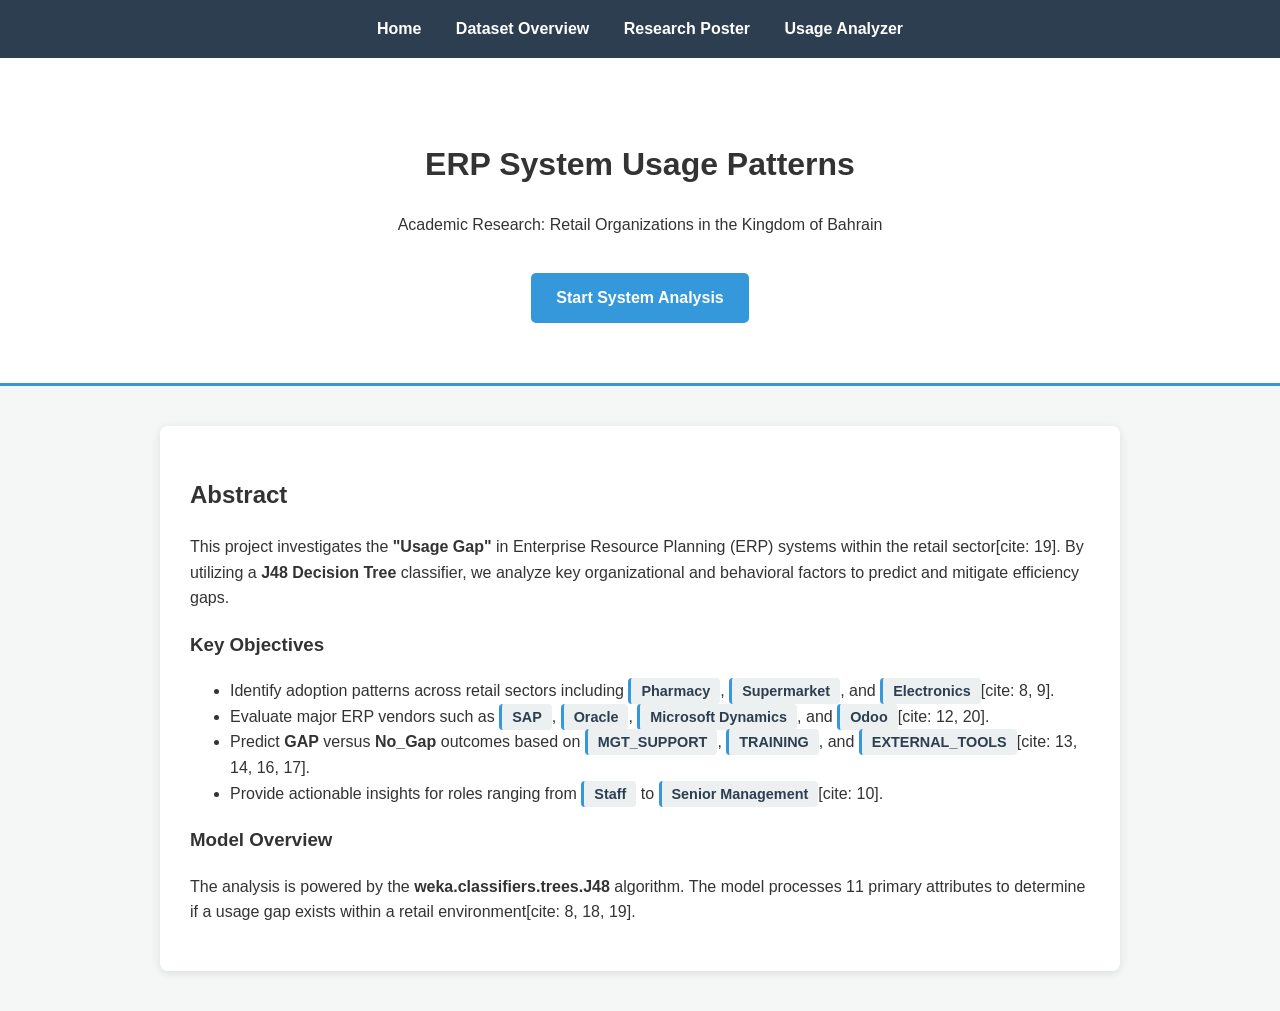
==== website/src/main/resources/public/index.html @ a5b9f976 "intial website" ====
<!DOCTYPE html>
<html lang="en">
<head>
    <meta charset="UTF-8">
    <title>ERP Research Portal | Bahrain Retail</title>
    <style>
        body { font-family: 'Segoe UI', sans-serif; line-height: 1.6; margin: 0; background: #f4f7f6; color: #333; }
        nav { background: #2c3e50; padding: 1rem; text-align: center; }
        nav a { color: white; margin: 0 15px; text-decoration: none; font-weight: bold; }
        nav a:hover { color: #3498db; }
        .hero { background: white; padding: 60px 20px; text-align: center; border-bottom: 3px solid #3498db; }
        .container { max-width: 900px; margin: 40px auto; padding: 30px; background: white; border-radius: 8px; box-shadow: 0 2px 10px rgba(0,0,0,0.1); }
        .btn { display: inline-block; background: #3498db; color: white; padding: 12px 25px; text-decoration: none; border-radius: 5px; margin-top: 20px; font-weight: bold; transition: background 0.3s; }
        .btn:hover { background: #2980b9; }
        .tech-badge { background: #ecf0f1; padding: 5px 10px; border-radius: 4px; font-size: 0.9em; color: #2c3e50; font-weight: 600; border-left: 3px solid #3498db; }
    </style>
</head>
<body>

<nav>
    <a href="index.html">Home</a>
    <a href="dataset.html">Dataset Overview</a>
    <a href="poster.html">Research Poster</a>
    <a href="analyzer.html">Usage Analyzer</a>
</nav>

<div class="hero">
    <h1>ERP System Usage Patterns</h1>
    <p>Academic Research: Retail Organizations in the Kingdom of Bahrain</p>
    <a href="analyzer.html" class="btn">Start System Analysis</a>
</div>

<div class="container">
    <h2>Abstract</h2>
    <p>This project investigates the <strong>"Usage Gap"</strong> in Enterprise Resource Planning (ERP) systems within the retail sector[cite: 19]. By utilizing a <strong>J48 Decision Tree</strong> classifier, we analyze key organizational and behavioral factors to predict and mitigate efficiency gaps.</p>
    
    <h3>Key Objectives</h3>
    <ul>
        <li>Identify adoption patterns across retail sectors including <span class="tech-badge">Pharmacy</span>, <span class="tech-badge">Supermarket</span>, and <span class="tech-badge">Electronics</span>[cite: 8, 9].</li>
        <li>Evaluate major ERP vendors such as <span class="tech-badge">SAP</span>, <span class="tech-badge">Oracle</span>, <span class="tech-badge">Microsoft Dynamics</span>, and <span class="tech-badge">Odoo</span>[cite: 12, 20].</li>
        <li>Predict <strong>GAP</strong> versus <strong>No_Gap</strong> outcomes based on <span class="tech-badge">MGT_SUPPORT</span>, <span class="tech-badge">TRAINING</span>, and <span class="tech-badge">EXTERNAL_TOOLS</span>[cite: 13, 14, 16, 17].</li>
        <li>Provide actionable insights for roles ranging from <span class="tech-badge">Staff</span> to <span class="tech-badge">Senior Management</span>[cite: 10].</li>
    </ul>

    <h3>Model Overview</h3>
    <p>The analysis is powered by the <strong>weka.classifiers.trees.J48</strong> algorithm. The model processes 11 primary attributes to determine if a usage gap exists within a retail environment[cite: 8, 18, 19].</p>
</div>

</body>
</html>
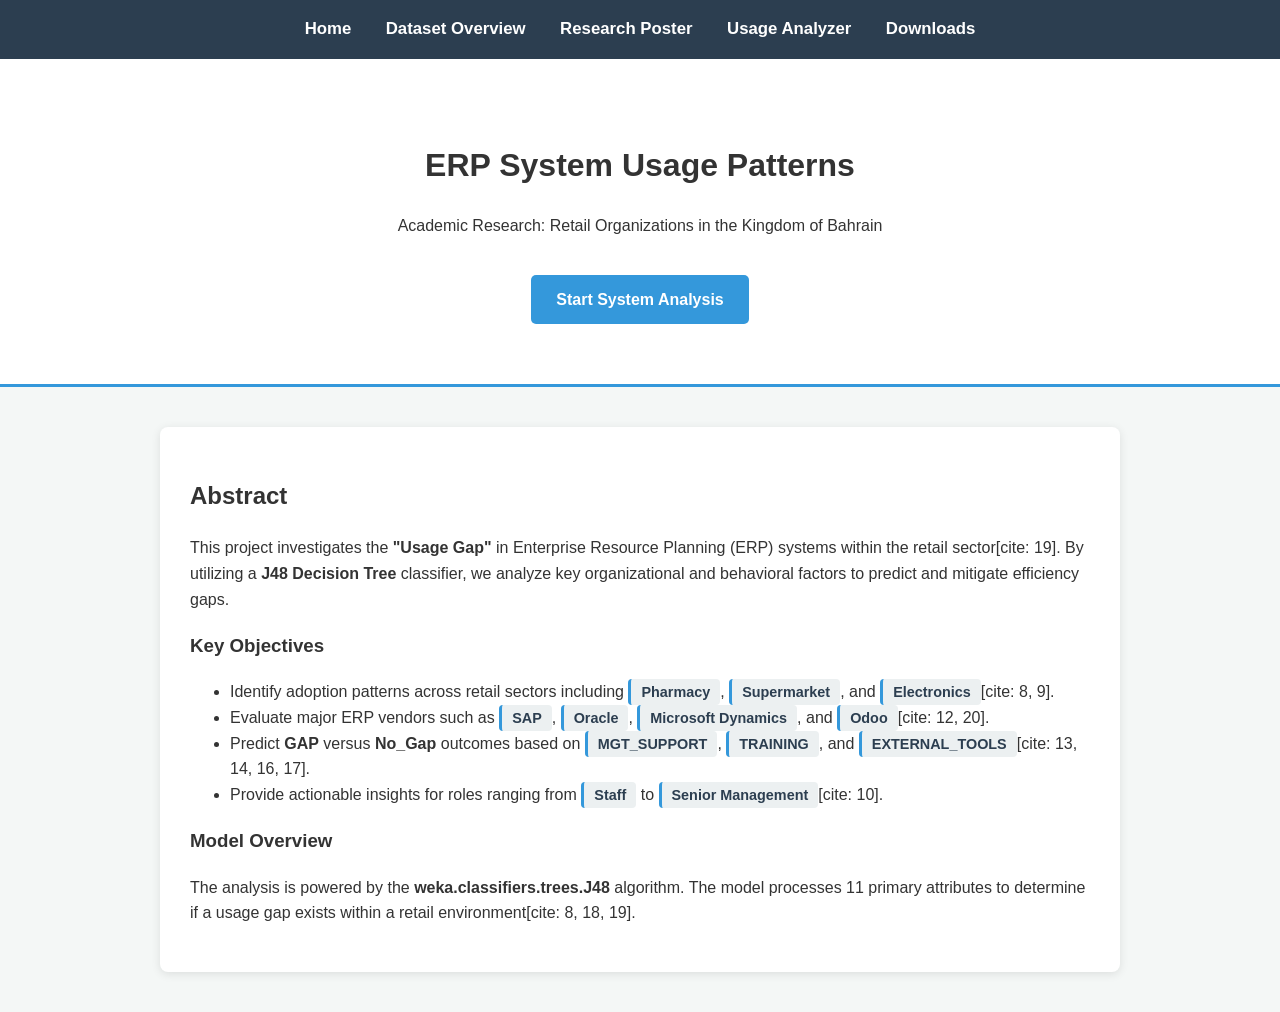
==== commit 8d2ce052: "navbar completed" ====
--- a/website/src/main/resources/public/index.html
+++ b/website/src/main/resources/public/index.html
@@ -5,24 +5,26 @@
     <title>ERP Research Portal | Bahrain Retail</title>
     <style>
         body { font-family: 'Segoe UI', sans-serif; line-height: 1.6; margin: 0; background: #f4f7f6; color: #333; }
-        nav { background: #2c3e50; padding: 1rem; text-align: center; }
-        nav a { color: white; margin: 0 15px; text-decoration: none; font-weight: bold; }
-        nav a:hover { color: #3498db; }
         .hero { background: white; padding: 60px 20px; text-align: center; border-bottom: 3px solid #3498db; }
         .container { max-width: 900px; margin: 40px auto; padding: 30px; background: white; border-radius: 8px; box-shadow: 0 2px 10px rgba(0,0,0,0.1); }
         .btn { display: inline-block; background: #3498db; color: white; padding: 12px 25px; text-decoration: none; border-radius: 5px; margin-top: 20px; font-weight: bold; transition: background 0.3s; }
         .btn:hover { background: #2980b9; }
         .tech-badge { background: #ecf0f1; padding: 5px 10px; border-radius: 4px; font-size: 0.9em; color: #2c3e50; font-weight: 600; border-left: 3px solid #3498db; }
     </style>
+    <link rel="stylesheet" href="navbar.css">
 </head>
 <body>
 
-<nav>
-    <a href="index.html">Home</a>
-    <a href="dataset.html">Dataset Overview</a>
-    <a href="poster.html">Research Poster</a>
-    <a href="analyzer.html">Usage Analyzer</a>
-</nav>
+
+<div id="navbar"></div>
+
+<script>
+fetch("navbar.html")
+    .then(res => res.text())
+    .then(data => {
+        document.getElementById("navbar").innerHTML = data;
+    });
+</script>
 
 <div class="hero">
     <h1>ERP System Usage Patterns</h1>
--- a/website/src/main/resources/public/navbar.css
+++ b/website/src/main/resources/public/navbar.css
@@ -0,0 +1,18 @@
+.navbar {
+    background: #2c3e50;
+    padding: 1rem;
+    text-align: center;
+    box-shadow: 0 2px 5px rgba(0,0,0,0.1);
+}
+
+.navbar a {
+    color: white;
+    margin: 0 15px;
+    text-decoration: none;
+    font-weight: bold;
+    font-size: 1.05em;
+}
+
+.navbar a:hover {
+    color: #3498db;
+}
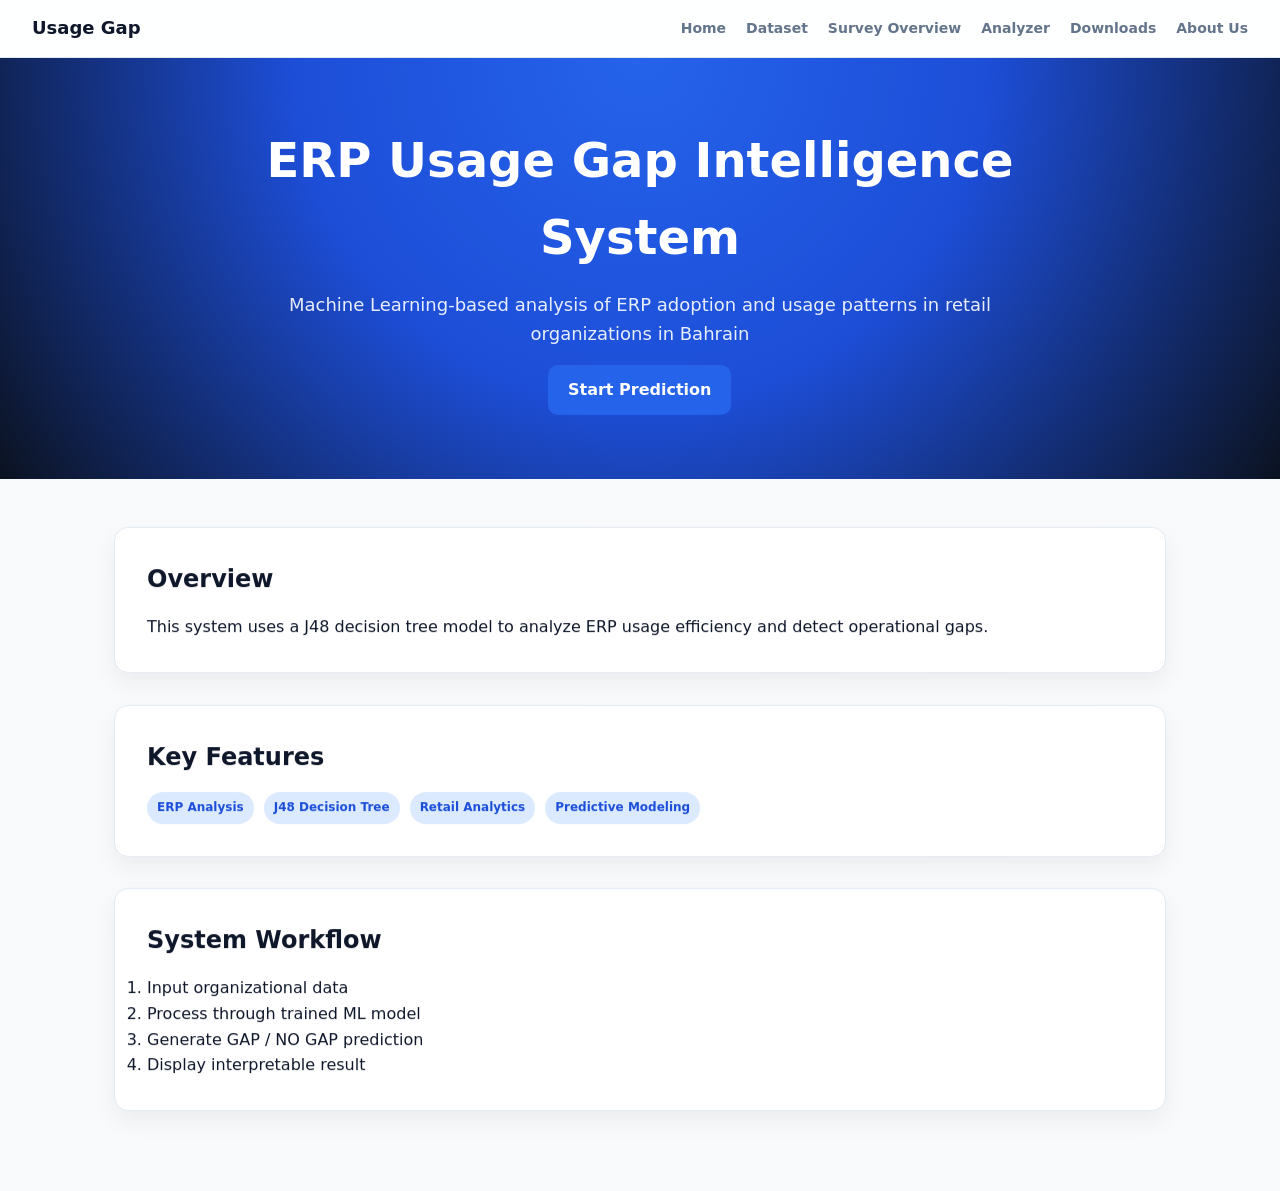
==== commit 101eb396: "finished" ====
--- a/website/src/main/resources/public/index.html
+++ b/website/src/main/resources/public/index.html
@@ -1,52 +1,60 @@
-<!DOCTYPE html>
+<!doctype html>
 <html lang="en">
 <head>
-    <meta charset="UTF-8">
-    <title>ERP Research Portal | Bahrain Retail</title>
-    <style>
-        body { font-family: 'Segoe UI', sans-serif; line-height: 1.6; margin: 0; background: #f4f7f6; color: #333; }
-        .hero { background: white; padding: 60px 20px; text-align: center; border-bottom: 3px solid #3498db; }
-        .container { max-width: 900px; margin: 40px auto; padding: 30px; background: white; border-radius: 8px; box-shadow: 0 2px 10px rgba(0,0,0,0.1); }
-        .btn { display: inline-block; background: #3498db; color: white; padding: 12px 25px; text-decoration: none; border-radius: 5px; margin-top: 20px; font-weight: bold; transition: background 0.3s; }
-        .btn:hover { background: #2980b9; }
-        .tech-badge { background: #ecf0f1; padding: 5px 10px; border-radius: 4px; font-size: 0.9em; color: #2c3e50; font-weight: 600; border-left: 3px solid #3498db; }
-    </style>
-    <link rel="stylesheet" href="navbar.css">
+<meta charset="UTF-8" />
+<meta name="viewport" content="width=device-width, initial-scale=1.0"/>
+<title>ERP Research Portal</title>
+<link rel="stylesheet" href="theme.css"/>
 </head>
+
+<script src="motion.js"></script>
 <body>
 
-
 <div id="navbar"></div>
-
 <script>
 fetch("navbar.html")
-    .then(res => res.text())
-    .then(data => {
-        document.getElementById("navbar").innerHTML = data;
-    });
+.then(r=>r.text())
+.then(d=>document.getElementById("navbar").innerHTML=d);
 </script>
 
-<div class="hero">
-    <h1>ERP System Usage Patterns</h1>
-    <p>Academic Research: Retail Organizations in the Kingdom of Bahrain</p>
-    <a href="analyzer.html" class="btn">Start System Analysis</a>
-</div>
+<header class="hero">
+  <h1>ERP Usage Gap Intelligence System</h1>
+  <p>Machine Learning-based analysis of ERP adoption and usage patterns in retail organizations in Bahrain</p>
+  <a class="btn" href="analyzer.html">Start Prediction</a>
+</header>
 
-<div class="container">
-    <h2>Abstract</h2>
-    <p>This project investigates the <strong>"Usage Gap"</strong> in Enterprise Resource Planning (ERP) systems within the retail sector[cite: 19]. By utilizing a <strong>J48 Decision Tree</strong> classifier, we analyze key organizational and behavioral factors to predict and mitigate efficiency gaps.</p>
-    
-    <h3>Key Objectives</h3>
-    <ul>
-        <li>Identify adoption patterns across retail sectors including <span class="tech-badge">Pharmacy</span>, <span class="tech-badge">Supermarket</span>, and <span class="tech-badge">Electronics</span>[cite: 8, 9].</li>
-        <li>Evaluate major ERP vendors such as <span class="tech-badge">SAP</span>, <span class="tech-badge">Oracle</span>, <span class="tech-badge">Microsoft Dynamics</span>, and <span class="tech-badge">Odoo</span>[cite: 12, 20].</li>
-        <li>Predict <strong>GAP</strong> versus <strong>No_Gap</strong> outcomes based on <span class="tech-badge">MGT_SUPPORT</span>, <span class="tech-badge">TRAINING</span>, and <span class="tech-badge">EXTERNAL_TOOLS</span>[cite: 13, 14, 16, 17].</li>
-        <li>Provide actionable insights for roles ranging from <span class="tech-badge">Staff</span> to <span class="tech-badge">Senior Management</span>[cite: 10].</li>
-    </ul>
+<main class="container">
 
-    <h3>Model Overview</h3>
-    <p>The analysis is powered by the <strong>weka.classifiers.trees.J48</strong> algorithm. The model processes 11 primary attributes to determine if a usage gap exists within a retail environment[cite: 8, 18, 19].</p>
-</div>
+  <div class="section">
+    <h2>Overview</h2>
+    <p>
+      This system uses a J48 decision tree model to analyze ERP usage efficiency and detect operational gaps.
+    </p>
+  </div>
+
+  <div class="section">
+    <h2>Key Features</h2>
+
+    <div style="display:flex;flex-wrap:wrap;gap:10px">
+      <span class="tag">ERP Analysis</span>
+      <span class="tag">J48 Decision Tree</span>
+      <span class="tag">Retail Analytics</span>
+      <span class="tag">Predictive Modeling</span>
+    </div>
+
+  </div>
+
+  <div class="section">
+    <h2>System Workflow</h2>
+    <ol>
+      <li>Input organizational data</li>
+      <li>Process through trained ML model</li>
+      <li>Generate GAP / NO GAP prediction</li>
+      <li>Display interpretable result</li>
+    </ol>
+  </div>
+
+</main>
 
 </body>
 </html>
--- a/website/src/main/resources/public/theme.css
+++ b/website/src/main/resources/public/theme.css
@@ -0,0 +1,646 @@
+/* =========================================================
+   ERP RESEARCH PORTAL — MODERN DESIGN SYSTEM (REBUILT)
+========================================================= */
+
+/* =========================
+   RESET
+========================= */
+
+* {
+  margin: 0;
+  padding: 0;
+  box-sizing: border-box;
+}
+
+html {
+  scroll-behavior: smooth;
+}
+
+body {
+  font-family: Inter, "Segoe UI", system-ui, sans-serif;
+  line-height: 1.6;
+  background: var(--bg);
+  color: var(--text);
+}
+
+/* =========================
+   DESIGN TOKENS
+========================= */
+
+:root {
+  /* BRAND */
+  --primary: #2563eb;
+  --primary-dark: #1d4ed8;
+  --secondary: #7c3aed;
+
+  /* STATUS */
+  --success: #10b981;
+  --danger: #ef4444;
+  --warning: #f59e0b;
+
+  /* BACKGROUND */
+  --bg: #f8fafc;
+  --surface: #ffffff;
+  --surface-2: #f1f5f9;
+
+  /* TEXT */
+  --text: #0f172a;
+  --text-light: #64748b;
+
+  /* UI */
+  --border: #e2e8f0;
+  --shadow: 0 10px 25px rgba(0, 0, 0, 0.06);
+
+  --radius: 14px;
+
+  /* SPACING */
+  --s1: 4px;
+  --s2: 8px;
+  --s3: 12px;
+  --s4: 16px;
+  --s5: 24px;
+  --s6: 32px;
+  --s7: 48px;
+  --s8: 64px;
+}
+
+/* =========================
+   DARK MODE
+========================= */
+
+[data-theme="dark"] {
+  --bg: #0b1220;
+  --surface: #111827;
+  --surface-2: #0f172a;
+
+  --text: #f8fafc;
+  --text-light: #94a3b8;
+
+  --border: rgba(255, 255, 255, 0.08);
+
+  --shadow: 0 12px 30px rgba(0, 0, 0, 0.4);
+}
+
+/* =========================
+   LAYOUT
+========================= */
+
+.container {
+  max-width: 1100px;
+  margin: auto;
+  padding: var(--s7) var(--s5);
+  gap: var(--s5);
+}
+
+.section {
+  background: var(--surface);
+  border: 1px solid var(--border);
+  border-radius: var(--radius);
+  padding: var(--s6);
+  margin-bottom: var(--s6);
+  box-shadow: var(--shadow);
+  display: flex;
+  flex-direction: column;
+  gap: var(--s4);
+}
+
+/* =========================
+   NAVBAR (MODERN CLEAN)
+========================= */
+
+.navbar {
+  position: sticky;
+  top: 0;
+  z-index: 999;
+
+  display: flex;
+  justify-content: space-between;
+  align-items: center;
+
+  padding: 14px 32px;
+
+  background: rgba(255, 255, 255, 0.85);
+  backdrop-filter: blur(14px);
+
+  border-bottom: 1px solid var(--border);
+}
+
+.navbar .brand {
+  font-weight: 800;
+  font-size: 18px;
+  color: var(--text);
+  text-decoration: none;
+}
+
+.nav-links {
+  display: flex;
+  gap: 20px;
+}
+
+.navbar a {
+  color: var(--text-light);
+  text-decoration: none;
+  font-size: 14px;
+  font-weight: 600;
+  position: relative;
+  transition: 0.2s;
+}
+
+.navbar a:hover {
+  color: var(--primary);
+  transform: scale(1.2);
+}
+
+/* =========================
+   HERO (CLEAN SaaS STYLE)
+========================= */
+
+.hero {
+  padding: var(--s8) var(--s5);
+  text-align: center;
+
+  background: radial-gradient(circle at top, #2563eb, #1d4ed8 45%, #0b1220);
+
+  color: white;
+
+  display: flex;
+  flex-direction: column;
+  align-items: center;
+  gap: var(--s4);
+}
+
+.hero h1 {
+  font-size: 48px;
+  max-width: 900px;
+}
+
+.hero p {
+  font-size: 18px;
+  max-width: 720px;
+  opacity: 0.9;
+}
+
+/* =========================
+   BUTTONS
+========================= */
+
+.btn,
+button,
+.dl-btn,
+a.btn {
+  display: inline-flex;
+  align-items: center;
+  justify-content: center;
+
+  padding: 12px 20px;
+  border-radius: 10px;
+
+  border: none;
+  cursor: pointer;
+
+  background: var(--primary);
+  color: white;
+
+  font-weight: 600;
+  text-decoration: none;
+
+  transition: 0.2s;
+}
+
+.btn:hover,
+button:hover,
+.dl-btn:hover {
+  background: var(--primary-dark);
+  transform: translateY(-1px);
+}
+
+/* =========================
+   CARDS
+========================= */
+
+.card,
+.download-card,
+.form-container,
+.poster-frame,
+.result-card {
+  background: var(--surface);
+  border: 1px solid var(--border);
+  border-radius: var(--radius);
+  box-shadow: var(--shadow);
+  margin-bottom: var(--s5);
+}
+
+/* =========================
+   STATS
+========================= */
+
+.stats {
+  display: grid;
+  grid-template-columns: repeat(auto-fit, minmax(220px, 1fr));
+  gap: var(--s5);
+  margin-top: var(--s6);
+}
+
+.stats .card {
+  padding: var(--s5);
+  border-left: 4px solid var(--primary);
+}
+
+.stats h2 {
+  font-size: 34px;
+  color: var(--primary);
+}
+
+/* =========================
+   TABLES (MODERNIZED)
+========================= */
+
+.table-wrapper {
+  overflow-x: auto;
+}
+
+table {
+  width: 100%;
+  border-collapse: collapse;
+}
+
+th {
+  text-align: left;
+  padding: 14px;
+  background: var(--surface-2);
+  font-size: 13px;
+}
+
+td {
+  padding: 14px;
+  border-top: 1px solid var(--border);
+}
+
+tr:hover {
+  background: var(--surface-2);
+}
+
+/* =========================
+   FORMS (ANALYZER FIXED UX)
+========================= */
+
+.form-container {
+  max-width: 900px;
+  margin: auto;
+  padding: var(--s6);
+}
+
+form {
+  display: grid;
+  grid-template-columns: 1fr 1fr;
+  gap: 24px;
+}
+
+.form-section {
+  grid-column: span 2;
+
+  display: flex;
+  flex-direction: column;
+  gap: 14px;
+
+  padding: 24px;
+  border: 1px solid var(--border);
+  border-radius: var(--radius);
+  background: var(--surface);
+}
+
+.form-group {
+  display: flex;
+  flex-direction: column;
+  gap: 6px;
+}
+
+label {
+  font-size: 12px;
+  font-weight: 700;
+  color: var(--text-light);
+  text-transform: uppercase;
+}
+
+input,
+select,
+textarea {
+  padding: 12px 14px;
+  border-radius: 10px;
+  border: 1px solid var(--border);
+  background: var(--surface);
+  font-size: 14px;
+}
+
+input:focus,
+select:focus,
+textarea:focus {
+  outline: none;
+  border-color: var(--primary);
+  box-shadow: 0 0 0 4px rgba(37, 99, 235, 0.15);
+}
+
+button {
+  grid-column: span 2;
+}
+
+/* =========================
+   TAGS
+========================= */
+
+.tag {
+  display: inline-block;
+  padding: 6px 10px;
+  border-radius: 999px;
+
+  background: #dbeafe;
+  color: #1d4ed8;
+
+  font-size: 12px;
+  font-weight: 600;
+}
+
+/* =========================
+   INFO BOX
+========================= */
+
+.info {
+  padding: 16px;
+  border-radius: 12px;
+
+  background: #eff6ff;
+  border-left: 4px solid var(--primary);
+}
+
+/* =========================
+   DOWNLOAD CARDS
+========================= */
+
+.download-card {
+  display: flex;
+  justify-content: space-between;
+  align-items: center;
+  padding: 24px;
+  gap: 20px;
+}
+
+/* =========================
+   RESULT PAGE
+========================= */
+
+.result-page,
+.error-page {
+  min-height: 100vh;
+  display: flex;
+  justify-content: center;
+  align-items: center;
+  background: var(--bg);
+}
+
+.result-card,
+.error-card {
+  max-width: 520px;
+  padding: 40px;
+  text-align: center;
+  border-radius: 16px;
+}
+
+/* =========================
+   BADGES
+========================= */
+
+.badge {
+  display: inline-block;
+  padding: 14px 26px;
+  border-radius: 999px;
+  font-weight: 800;
+  color: white;
+}
+
+.badge-gap {
+  background: linear-gradient(135deg, #ef4444, #dc2626);
+}
+
+.badge-no-gap {
+  background: linear-gradient(135deg, #10b981, #059669);
+}
+
+/* =========================
+   RESPONSIVE
+========================= */
+
+@media (max-width: 768px) {
+  .hero h1 {
+    font-size: 34px;
+  }
+
+  form {
+    grid-template-columns: 1fr;
+  }
+
+  button {
+    grid-column: span 1;
+  }
+
+  .navbar {
+    flex-direction: column;
+    gap: 10px;
+  }
+
+  .nav-links {
+    flex-wrap: wrap;
+    justify-content: center;
+  }
+
+  .download-card {
+    flex-direction: column;
+    align-items: flex-start;
+  }
+}
+
+.card img {
+  box-shadow: 0 4px 10px rgba(0, 0, 0, 0.08);
+}
+
+.error-card {
+  max-width: 600px;
+  margin: auto;
+  text-align: center;
+}
+
+/* =========================
+   MOTION SYSTEM (NEW)
+========================= */
+
+/* Base animation state */
+.reveal {
+  opacity: 0;
+  transform: translateY(24px);
+  transition: all 0.8s cubic-bezier(0.2, 0.8, 0.2, 1);
+  will-change: transform, opacity;
+}
+
+.reveal.visible {
+  opacity: 1;
+  transform: translateY(0);
+}
+
+/* HERO DRAMATIC ENTRY */
+.hero h1 {
+  animation: heroTitle 1s ease-out both;
+}
+
+.hero p {
+  animation: heroText 1.2s ease-out both;
+  animation-delay: 0.2s;
+}
+
+.hero .btn {
+  animation: heroButton 1.4s ease-out both;
+  animation-delay: 0.4s;
+}
+
+@keyframes heroTitle {
+  from {
+    opacity: 0;
+    transform: translateY(40px) scale(0.98);
+  }
+  to {
+    opacity: 1;
+    transform: translateY(0) scale(1);
+  }
+}
+
+@keyframes heroText {
+  from {
+    opacity: 0;
+    transform: translateY(25px);
+  }
+  to {
+    opacity: 0.9;
+    transform: translateY(0);
+  }
+}
+
+@keyframes heroButton {
+  from {
+    opacity: 0;
+    transform: translateY(20px) scale(0.95);
+  }
+  to {
+    opacity: 1;
+    transform: translateY(0) scale(1);
+  }
+}
+
+/* CARD FLOAT EFFECT (hover interaction upgrade) */
+.card,
+.section,
+.download-card {
+  transition:
+    transform 0.3s ease,
+    box-shadow 0.3s ease;
+}
+
+.card:hover,
+.section:hover,
+.download-card:hover {
+  transform: translateY(-6px);
+  box-shadow: 0 18px 40px rgba(0, 0, 0, 0.12);
+}
+
+/* STAGGER ANIMATION HELP */
+.stagger > * {
+  opacity: 0;
+  transform: translateY(18px);
+  animation: staggerIn 0.6s ease forwards;
+}
+
+.stagger > *:nth-child(1) {
+  animation-delay: 0.05s;
+}
+.stagger > *:nth-child(2) {
+  animation-delay: 0.1s;
+}
+.stagger > *:nth-child(3) {
+  animation-delay: 0.15s;
+}
+.stagger > *:nth-child(4) {
+  animation-delay: 0.2s;
+}
+
+@keyframes staggerIn {
+  to {
+    opacity: 1;
+    transform: translateY(0);
+  }
+}
+
+/* SMOOTH PAGE ENTRY */
+body {
+  animation: pageIn 0.6s ease-out;
+}
+
+@keyframes pageIn {
+  from {
+    opacity: 0;
+    filter: blur(6px);
+  }
+  to {
+    opacity: 1;
+    filter: blur(0);
+  }
+}
+
+/* =========================
+   PROFILE STYLE (UNIFIED LOOK)
+========================= */
+
+.profile-card {
+  display: flex;
+  align-items: center;
+  gap: 18px;
+
+  padding: 16px;
+  border-radius: 14px;
+
+  background: var(--surface);
+  border: 1px solid var(--border);
+
+  transition:
+    transform 0.3s ease,
+    box-shadow 0.3s ease;
+}
+
+.profile-card:hover {
+  transform: translateY(-8px) scale(1.01);
+  box-shadow: 0 22px 50px rgba(0, 0, 0, 0.14);
+}
+
+/* SMALL AVATAR STYLE (like personal photo) */
+.profile-avatar {
+  width: 64px;
+  height: 64px;
+
+  object-fit: cover;
+
+  border-radius: 14px;
+  background: white;
+  padding: 6px;
+
+  box-shadow: 0 6px 16px rgba(0, 0, 0, 0.08);
+}
+
+/* TEXT ALIGNMENT */
+.profile-info p {
+  margin: 0;
+  color: var(--text-light);
+  line-height: 1.6;
+}
+
+@media (max-width: 600px) {
+  .profile-card {
+    flex-direction: column;
+    text-align: center;
+  }
+}
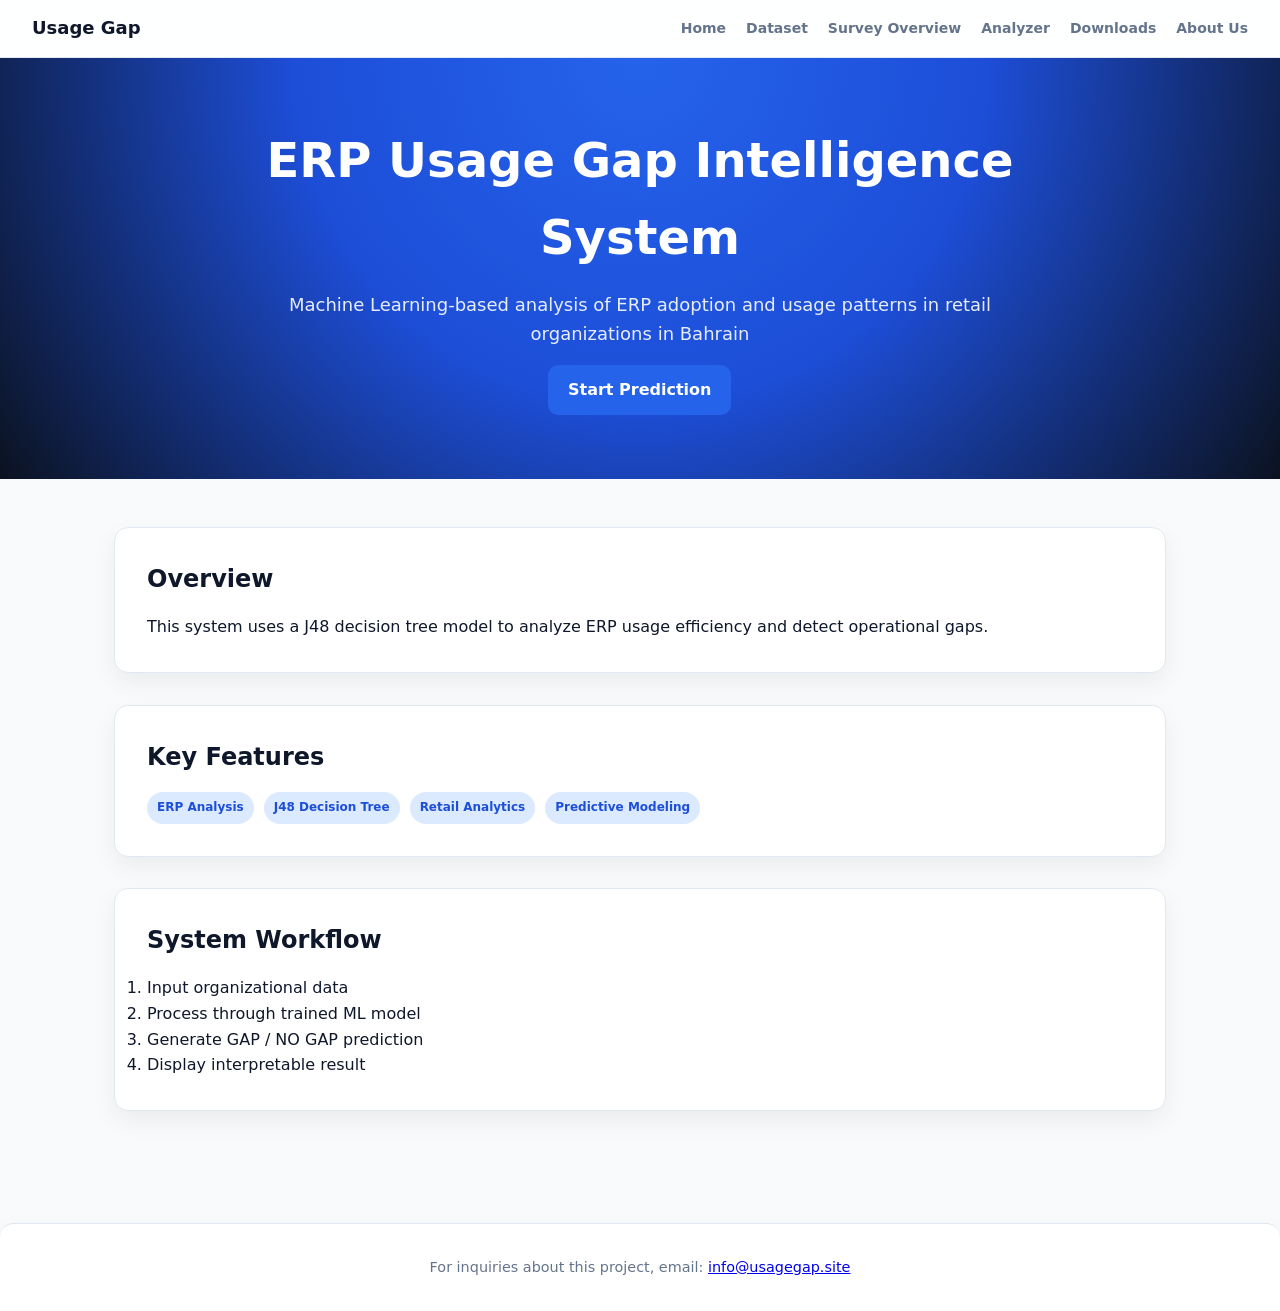
==== commit d81b3ca9: "finished" ====
--- a/website/src/main/resources/public/index.html
+++ b/website/src/main/resources/public/index.html
@@ -56,5 +56,11 @@
 
 </main>
 
+<footer class="footer">
+  <p>
+    For inquiries about this project, email:
+    <a href="mailto:info@usagegap.site">info@usagegap.site</a>
+  </p>
+</footer>
 </body>
 </html>
--- a/website/src/main/resources/public/theme.css
+++ b/website/src/main/resources/public/theme.css
@@ -644,3 +644,15 @@
     text-align: center;
   }
 }
+
+.footer {
+  background: var(--surface);       /* consistent surface color */
+  padding: var(--s6);               /* spacing consistent with sections */
+  text-align: center;
+  font-size: 0.9rem;
+  color: var(--text-light);         /* matches secondary text */
+  border-top: 1px solid var(--border);
+  box-shadow: var(--shadow);        /* consistent shadow effect */
+  border-radius: var(--radius) var(--radius) 0 0; /* round top corners only */
+  margin-top: var(--s6);
+}
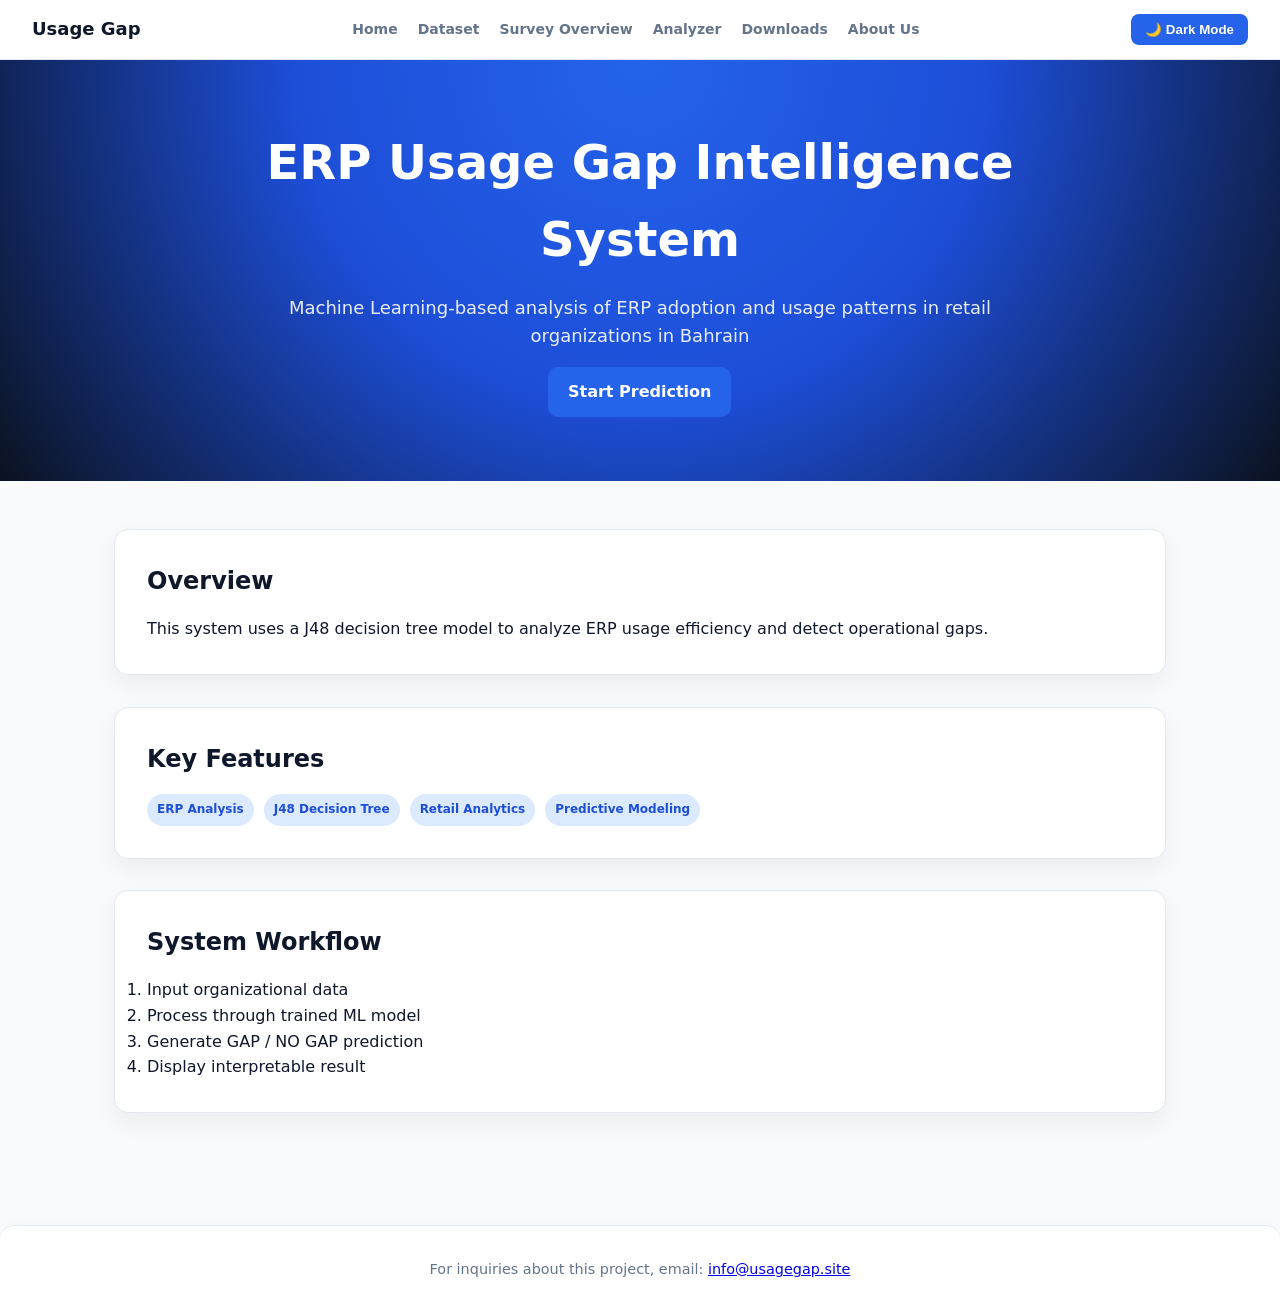
==== commit 0fbfc22d: "finished" ====
--- a/website/src/main/resources/public/index.html
+++ b/website/src/main/resources/public/index.html
@@ -7,14 +7,45 @@
 <link rel="stylesheet" href="theme.css"/>
 </head>
 
+<script src="mode.js"></script>
 <script src="motion.js"></script>
 <body>
 
 <div id="navbar"></div>
 <script>
+// mode.js
 fetch("navbar.html")
-.then(r=>r.text())
-.then(d=>document.getElementById("navbar").innerHTML=d);
+  .then(r => r.text())
+  .then(d => {
+    // Insert navbar
+    document.getElementById("navbar").innerHTML = d;
+
+    // Now the button exists
+    const toggle = document.getElementById("darkModeToggle");
+    const html = document.documentElement;
+
+    // Apply saved theme
+    const savedTheme = localStorage.getItem("theme");
+    if (savedTheme === "dark") {
+      html.setAttribute("data-theme", "dark");
+      toggle.textContent = "☀️ Light Mode";
+    } else {
+      toggle.textContent = "🌙 Dark Mode";
+    }
+
+    // Add click listener
+    toggle.addEventListener("click", () => {
+      if (html.getAttribute("data-theme") === "dark") {
+        html.removeAttribute("data-theme");
+        localStorage.setItem("theme", "light");
+        toggle.textContent = "🌙 Dark Mode";
+      } else {
+        html.setAttribute("data-theme", "dark");
+        localStorage.setItem("theme", "dark");
+        toggle.textContent = "☀️ Light Mode";
+      }
+    });
+  });
 </script>
 
 <header class="hero">
--- a/website/src/main/resources/public/theme.css
+++ b/website/src/main/resources/public/theme.css
@@ -67,18 +67,99 @@
 /* =========================
    DARK MODE
 ========================= */
+/* Always light, even in dark mode */
+.container .kpi-card,
+.container .chart-card,
+.container .form-container {
+  background: #fff !important;
+  color: #0f172a !important;
+  border-color: #e2e8f0 !important;
+  box-shadow: 0 10px 25px rgba(0,0,0,0.06) !important;
+}
 
 [data-theme="dark"] {
-  --bg: #0b1220;
-  --surface: #111827;
-  --surface-2: #0f172a;
-
-  --text: #f8fafc;
-  --text-light: #94a3b8;
-
-  --border: rgba(255, 255, 255, 0.08);
-
-  --shadow: 0 12px 30px rgba(0, 0, 0, 0.4);
+  /* Main background & surfaces */
+  --bg: #0a0f1b;           /* very dark main background */
+  --surface: #111827;      /* form sections, cards */
+  --surface-2: #1f2937;    /* secondary surfaces like hover states, select dropdowns */
+
+  /* Text */
+  --text: #f0f4f8;         /* main readable text */
+  --text-light: #94a3b8;   /* secondary/muted text */
+  
+  /* Borders and shadows */
+  --border: rgba(255, 255, 255, 0.12);   /* subtle border for inputs & sections */
+  --shadow: 0 12px 30px rgba(0, 0, 0, 0.5); /* deeper shadow for floating elements */
+
+  /* Brand / highlights */
+  --primary: #2563eb;       /* blue (hero gradient & buttons) */
+  --primary-dark: #1e40af;  /* hover for buttons */
+  --secondary: #7c3aed;     /* purple accents */
+  --success: #10b981;
+  --danger: #ef4444;
+  --warning: #f59e0b;
+}
+
+/* ================= Dark form tweaks ================= */
+[data-theme="dark"] .form-container,
+[data-theme="dark"] .form-section {
+  background: var(--surface);
+  border: 1px solid var(--border);
+  color: var(--text);
+}
+
+[data-theme="dark"] label {
+  color: var(--text-light);
+}
+
+[data-theme="dark"] input,
+[data-theme="dark"] select,
+[data-theme="dark"] textarea {
+  background: var(--surface-2);
+  border: 1px solid var(--border);
+  color: var(--text);
+}
+
+[data-theme="dark"] input:focus,
+[data-theme="dark"] select:focus,
+[data-theme="dark"] textarea:focus {
+  border-color: var(--primary);
+  box-shadow: 0 0 0 4px rgba(37, 99, 235, 0.15);
+}
+
+[data-theme="dark"] button.btn {
+  background: var(--primary);
+  color: #fff;
+}
+
+[data-theme="dark"] button.btn:hover {
+  background: var(--primary-dark);
+  transform: translateY(-1px);
+}
+
+/* Footer */
+[data-theme="dark"] .footer {
+  background: var(--surface);
+  color: var(--text-light);
+  border-top: 1px solid var(--border);
+  box-shadow: var(--shadow);
+}
+
+/* Hero stays blue — untouched */
+[data-theme="dark"] .hero {
+  background: radial-gradient(circle at top, #2563eb, #1d4ed8 45%, var(--bg));
+  color: white;
+}
+
+[data-theme="dark"] .footer {
+  /* override dark mode variables specifically for footer */
+  background: var(--surface) !important;
+  color: var(--text) !important;
+  border-top: 1px solid var(--border) !important;
+}
+
+[data-theme="dark"] .footer a {
+  color: var(--primary) !important;
 }
 
 /* =========================
@@ -123,6 +204,8 @@
   backdrop-filter: blur(14px);
 
   border-bottom: 1px solid var(--border);
+  background: var(--surface);           /* use variable instead of fixed rgba */
+  color: var(--text);                   /* use text variable */
 }
 
 .navbar .brand {
